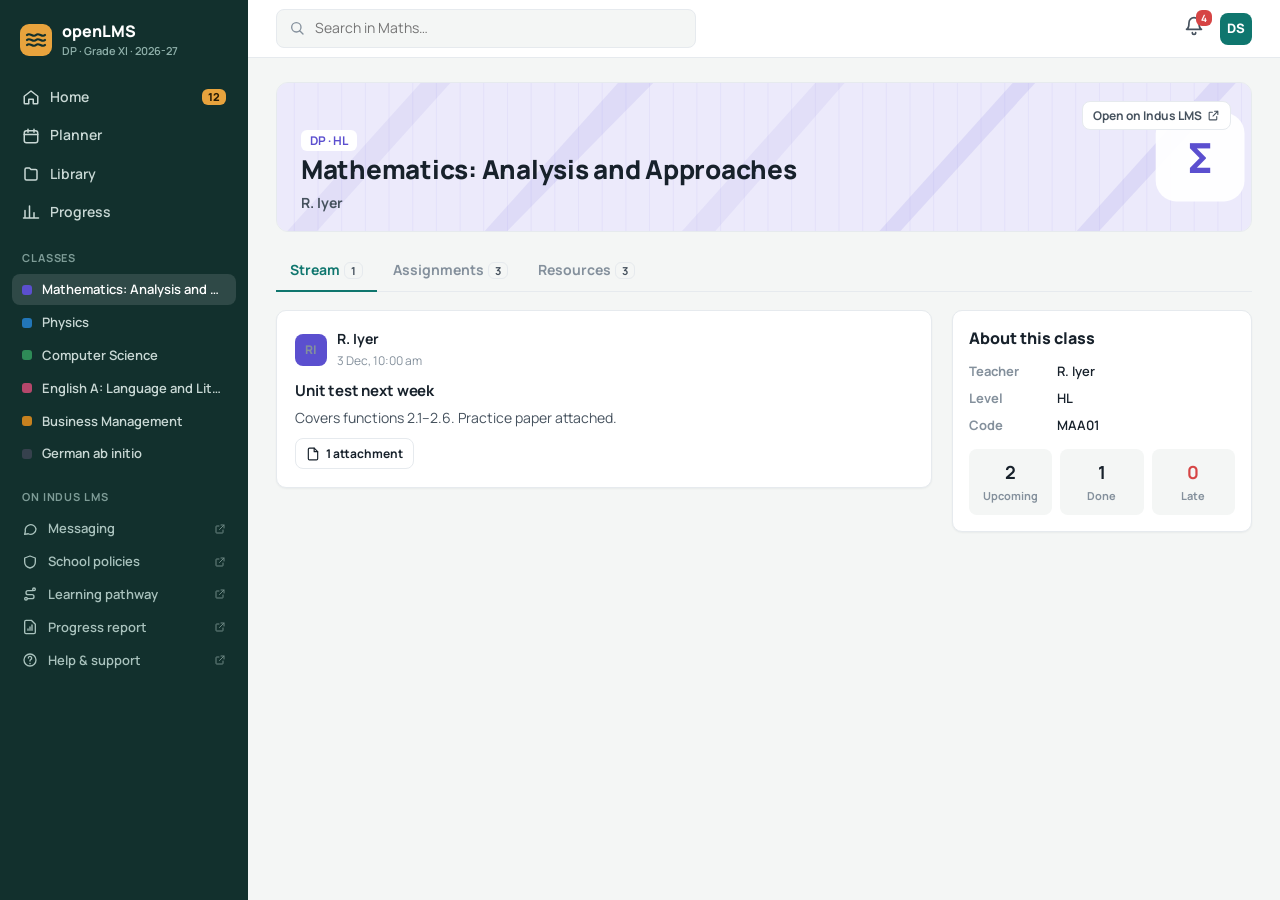
==== web/class.html @ 7306acd9 "feat: link actions to Indus LMS, add SA tests, learning tasks and demo mode - assignments now includ" ====
<!doctype html>
<!-- SPDX-License-Identifier: GPL-3.0-or-later -->
<html lang="en"><head><meta charset="utf-8"><meta name="viewport" content="width=device-width,initial-scale=1">
<title>Class · openLMS</title>
<link rel="icon" href="assets/favicon.svg" type="image/svg+xml">
<link rel="stylesheet" href="assets/app.css">
<style>
  .content { padding: 24px 28px 40px; max-width: 1120px; }
  .banner { height: 150px; border-radius: 12px; overflow: hidden; position: relative; border: 1px solid var(--line); }
  .banner .over { position: absolute; left: 24px; bottom: 18px; right: 160px; }
  .banner h1 { font-size: 26px; font-weight: 800; }
  .banner p { margin: 4px 0 0; font-weight: 700; color: var(--ink-2); }
  .ctabs { display: flex; gap: 2px; margin: 18px 0; border-bottom: 1px solid var(--line); }
  .ctabs button { border: 0; background: none; padding: 10px 14px; font-weight: 700; color: var(--muted); border-bottom: 2px solid transparent; margin-bottom: -1px; }
  .ctabs button.on { color: var(--brand); border-color: var(--brand); }
  .ctabs .n { font-size: 11px; background: var(--canvas); border: 1px solid var(--line); border-radius: 6px; padding: 0 6px; margin-left: 4px; color: var(--ink-2); }
  .grid { display: grid; grid-template-columns: minmax(0, 1fr) 300px; gap: 20px; }
  .post { padding: 18px; margin-bottom: 14px; }
  .post header { display: flex; gap: 10px; align-items: center; margin-bottom: 10px; }
  .post header span { font-size: 12px; color: var(--muted); }
  .post h3 { font-size: 15px; margin-bottom: 6px; }
  .post p { margin: 0; color: var(--ink-2); overflow-wrap: anywhere; }
  .attach { display: inline-flex; gap: 6px; align-items: center; margin-top: 10px; padding: 6px 10px; border: 1px solid var(--line); border-radius: 8px; font-size: 12px; font-weight: 700; }
  .info dl { display: grid; grid-template-columns: 80px 1fr; gap: 8px; margin: 0; font-size: 13px; }
  .info dt { color: var(--muted); font-weight: 700; }
  .info dd { margin: 0; font-weight: 600; }
  .mini { display: flex; gap: 8px; margin-top: 14px; }
  .mini div { flex: 1; text-align: center; padding: 10px 4px; border-radius: 8px; background: var(--canvas); }
  .mini b { display: block; font-size: 18px; }
  .mini span { font-size: 11px; font-weight: 700; color: var(--muted); }
  .seg { display: inline-flex; background: #fff; border: 1px solid var(--line); border-radius: 8px; padding: 3px; margin-bottom: 14px; }
  .seg button { border: 0; background: none; padding: 6px 12px; border-radius: 6px; font-weight: 700; color: var(--muted); }
  .seg button.on { background: var(--brand-soft); color: var(--brand-ink); }
  .task { display: flex; gap: 12px; align-items: center; padding: 13px 16px; border-bottom: 1px solid var(--line); }
  .task:last-child { border-bottom: 0; }
  .task div { flex: 1; min-width: 0; }
  .task b { display: block; white-space: nowrap; overflow: hidden; text-overflow: ellipsis; }
  .task small { color: var(--muted); font-weight: 600; font-size: 12px; }
  .folder { margin-bottom: 18px; }
  .folder h3 { font-size: 14px; display: flex; gap: 8px; align-items: center; margin-bottom: 10px; color: var(--ink-2); }
  .files { display: grid; grid-template-columns: repeat(auto-fill, minmax(220px, 1fr)); gap: 12px; }
  .file { display: flex; gap: 10px; align-items: center; padding: 12px; }
  a.file:hover { border-color: var(--brand); }
  .task .ext { margin-left: 4px; }
  .ftype { width: 38px; height: 44px; border-radius: 6px; color: #fff; font-size: 10px; font-weight: 800; display: grid; place-items: end center; padding-bottom: 6px; flex: none; }
  .file b { font-size: 13px; display: -webkit-box; -webkit-line-clamp: 2; -webkit-box-orient: vertical; overflow: hidden; }
  .empty { padding: 40px; text-align: center; color: var(--muted); font-weight: 600; }
  @media (max-width: 900px) { .grid { grid-template-columns: 1fr; } .content { padding: 16px; } .banner .over { right: 24px; } }
</style></head>
<body>
<div class="with-side">
  <section class="content" id="content"></section>
</div>
<script src="data.js"></script>
<script>window.LMS || document.write('<script src="assets/data.example.js"><\/script>')</script>
<script src="assets/app.js"></script>
<script>
const params = new URLSearchParams(location.search);
const course = D.courses.find(c => subj(c.title).key === params.get('c')) || D.courses[0];
const S = subj(course.title), K = S.key;
document.title = `${course.title} · openLMS`;
mountChrome(null, K, `Search in ${S.short}…`);

const anns = D.announcements.filter(a => subj(a.subject).key === K);
const work = assignments().filter(a => subj(a.subject).key === K);
const files = D.resources.filter(r => subj(r.subject).key === K);
let tab = params.get('tab') || 'stream', seg = 'upcoming', q = '';
const count = st => work.filter(a => a.state === st).length;

function stream() {
  return `<div class="grid"><div>${anns.map(a => `
    <article class="card post"><header><span class="avatar" style="background:${S.c1}">${initials(a.by)}</span><div><b>${esc(a.by)}</b><br><span>${fmtDate(a.at, { day: 'numeric', month: 'short', hour: 'numeric', minute: '2-digit' })}</span></div></header>
    <h3>${esc(a.title)}</h3><p>${esc(a.message)}</p>${a.files ? `<span class="attach">${icon('file', 14)} ${a.files} attachment${a.files > 1 ? 's' : ''}</span>` : ''}</article>`).join('') || '<div class="card empty">No posts in this class yet</div>'}</div>
    <div class="card info" style="padding:16px;align-self:start"><div class="section-title">About this class</div>
      <dl><dt>Teacher</dt><dd>${esc(course.teacher || '—')}</dd><dt>Level</dt><dd>${esc(course.level || '—')}</dd><dt>Code</dt><dd>${esc(course.code || '—')}</dd></dl>
      <div class="mini"><div><b>${count('upcoming')}</b><span>Upcoming</span></div><div><b>${count('done')}</b><span>Done</span></div><div><b style="color:var(--late)">${count('late')}</b><span>Late</span></div></div></div></div>`;
}
function work_() {
  const list = work.filter(a => a.state === seg).sort((a, b) => new Date(a.due || a.assigned) - new Date(b.due || b.assigned));
  if (seg !== 'upcoming') list.reverse();
  return `<div class="seg">${['upcoming', 'done', 'late'].map(s => `<button data-seg="${s}" class="${seg === s ? 'on' : ''}">${s[0].toUpperCase() + s.slice(1)} · ${count(s)}</button>`).join('')}</div>
    <div class="card">${list.map(a => `<div class="task"><div><b>${esc(a.title)}</b><small>${esc(a.kind)} · ${a.state === 'done' ? 'Turned in ' + fmtDate(a.submitted || a.assigned) : a.due ? 'Due ' + fmtDate(a.due, { weekday: 'short', day: 'numeric', month: 'short' }) : 'Set ' + fmtDate(a.assigned)}${a.testId ? ' · Test ID ' + esc(a.testId) : ''}</small></div>${statusPill(a)}${actionFor(a)}</div>`).join('') || '<div class="empty">Nothing here</div>'}</div>`;
}
function resources() {
  const folders = {};
  files.filter(f => !q || `${f.title} ${f.folder}`.toLowerCase().includes(q)).forEach(f => (folders[f.folder || 'General'] ||= []).push(f));
  return Object.entries(folders).map(([f, list]) => `<div class="folder"><h3>${icon('files', 16)} ${esc(f)} <span class="pill grey">${list.length}</span></h3><div class="files">${list.map(x => {
    const k = fileKind(x.name), href = x.path ? encodeURI(x.path) : lmsUrl(course.id ? `/courses/${course.id}/resources` : '/resources');
    return `<a class="card file" href="${esc(href)}" target="_blank" rel="noopener"><span class="ftype" style="background:${k.color}">${k.label}</span><div><b>${esc(x.title)}</b><span class="muted" style="font-size:12px">${x.path ? esc(x.teacher || '') : 'Open on Indus LMS ↗'}</span></div></a>`;
  }).join('')}</div></div>`).join('') || '<div class="card empty">No shared files</div>';
}
function render() {
  document.getElementById('content').innerHTML = `
    <div class="banner">${cover(course.title, 1000, 150)}<div class="over"><span class="pill" style="background:#fff;color:${S.c1}">${esc(D.programCode)}${course.level ? ' · ' + course.level : ''}</span><h1>${esc(course.title)}</h1><p>${esc(course.teacher || '')}</p></div>${course.id ? `<div style="position:absolute;right:20px;top:18px">${extLink(lmsUrl(`/assignments?courseId=${course.id}${course.classId ? '&classId=' + course.classId : ''}`), 'Open on Indus LMS')}</div>` : ''}</div>
    <div class="ctabs">${[['stream', 'Stream', anns.length], ['work', 'Assignments', work.length], ['files', 'Resources', files.length]].map(([k, l, n]) => `<button data-t="${k}" class="${tab === k ? 'on' : ''}">${l}<span class="n">${n}</span></button>`).join('')}</div>
    ${tab === 'stream' ? stream() : tab === 'work' ? work_() : resources()}`;
}
render();
document.getElementById('content').onclick = e => {
  const t = e.target.closest('[data-t]'), s = e.target.closest('[data-seg]');
  if (t) { tab = t.dataset.t; render(); }
  if (s) { seg = s.dataset.seg; render(); }
};
document.getElementById('q').oninput = e => { q = e.target.value.toLowerCase(); if (tab !== 'files') tab = 'files'; render(); };
</script>
</body></html>
---- web/assets/app.css ----
/* SPDX-License-Identifier: GPL-3.0-or-later */
@import url('https://fonts.googleapis.com/css2?family=Manrope:wght@400;500;600;700;800&display=swap');

:root {
  --brand: #0F766E;
  --brand-ink: #0B5A54;
  --brand-soft: #E3F2EF;
  --accent: #E8A33D;
  --accent-soft: #FDF1DC;
  --late: #D64545;
  --late-soft: #FBE6E6;
  --done: #2E8B57;
  --done-soft: #E2F3E9;
  --info: #3B6FD8;
  --info-soft: #E5EDFB;
  --ink: #17212B;
  --ink-2: #46525E;
  --muted: #84909C;
  --line: #E6EAEE;
  --surface: #FFFFFF;
  --canvas: #F4F6F5;
  --radius: 10px;
  --shadow: 0 1px 2px rgba(23,33,43,.05);
  --side: 248px;
}
* { box-sizing: border-box; }
html, body { margin: 0; }
body {
  font-family: 'Manrope', system-ui, sans-serif;
  color: var(--ink);
  background: var(--canvas);
  font-size: 14px;
  line-height: 1.45;
  -webkit-font-smoothing: antialiased;
}
a { color: inherit; text-decoration: none; }
button { font: inherit; cursor: pointer; }
h1, h2, h3, h4 { margin: 0; letter-spacing: -0.01em; }
.muted { color: var(--muted); }
.card { background: var(--surface); border-radius: var(--radius); box-shadow: var(--shadow); border: 1px solid var(--line); }
.pill { display: inline-flex; align-items: center; gap: 4px; padding: 2px 9px; border-radius: 6px; font-size: 12px; font-weight: 700; white-space: nowrap; }
.pill.red { background: var(--late-soft); color: #B23434; }
.pill.green { background: var(--done-soft); color: #23714A; }
.pill.amber { background: var(--accent-soft); color: #9A6514; }
.pill.cyan { background: var(--brand-soft); color: var(--brand-ink); }
.pill.violet { background: var(--info-soft); color: #2D58B3; }
.pill.grey { background: var(--canvas); color: var(--ink-2); border: 1px solid var(--line); }
.btn { border: 0; border-radius: 8px; padding: 8px 14px; font-weight: 700; background: var(--brand); color: #fff; }
.btn.ghost { background: transparent; color: var(--ink-2); border: 1px solid var(--line); }
.avatar { width: 32px; height: 32px; border-radius: 8px; display: grid; place-items: center; font-weight: 800; font-size: 13px; color: #fff; background: var(--brand); flex: none; }

/* Sidebar: main nav + class list */
.side { position: fixed; inset: 0 auto 0 0; width: var(--side); background: #12302D; color: #C9D8D5; display: flex; flex-direction: column; padding: 18px 12px; gap: 2px; z-index: 5; overflow-y: auto; }
.brand { display: flex; align-items: center; gap: 10px; padding: 2px 8px 18px; color: #fff; font-weight: 800; font-size: 16px; }
.brand small { display: block; font-size: 11px; font-weight: 600; color: #8FB0AA; }
.side .nav { display: flex; align-items: center; gap: 10px; padding: 8px 10px; border-radius: 8px; font-weight: 600; }
.side .nav svg { width: 18px; height: 18px; flex: none; }
.side .nav:hover { background: rgba(255,255,255,.06); color: #fff; }
.side .nav.on { background: rgba(255,255,255,.12); color: #fff; }
.side .nav .count { margin-left: auto; font-size: 11px; font-weight: 800; background: var(--accent); color: #2A1C05; border-radius: 6px; padding: 0 6px; }
.side h5 { margin: 18px 10px 6px; font-size: 11px; text-transform: uppercase; letter-spacing: .08em; color: #7E9C97; }
.side .cls { display: flex; align-items: center; gap: 10px; padding: 6px 10px; border-radius: 8px; font-weight: 600; font-size: 13px; }
.side .cls i { width: 10px; height: 10px; border-radius: 3px; flex: none; }
.side .cls span { overflow: hidden; text-overflow: ellipsis; white-space: nowrap; }
.side .cls:hover { background: rgba(255,255,255,.06); color: #fff; }
.side .cls.on { background: rgba(255,255,255,.12); color: #fff; }
.side .lmslink { color: #A9C2BD; }
.side .lmslink svg:last-child { margin-left: auto; opacity: .6; flex: none; }
.ext { display: inline-flex; align-items: center; gap: 5px; font-size: 12px; padding: 5px 10px; white-space: nowrap; }
.btn.ghost.ext { background: #fff; }
.side .signout { margin-top: auto; border: 0; background: none; color: inherit; font: inherit; font-weight: 600; text-align: left; }
.with-side { margin-left: var(--side); }

.topbar { height: 58px; background: var(--surface); border-bottom: 1px solid var(--line); display: flex; align-items: center; padding: 0 28px; gap: 16px; position: sticky; top: 0; z-index: 4; }
.topbar .search { flex: 1; max-width: 420px; display: flex; align-items: center; gap: 8px; background: var(--canvas); border: 1px solid var(--line); border-radius: 8px; padding: 7px 12px; color: var(--muted); }
.topbar .search input { border: 0; background: transparent; outline: none; font: inherit; flex: 1; color: var(--ink); }
.bell { position: relative; color: var(--ink-2); }
.bell b { position: absolute; top: -6px; right: -8px; background: var(--late); color: #fff; font-size: 10px; border-radius: 6px; padding: 1px 5px; }
.menu-btn { display: none; border: 0; background: none; color: var(--ink); }

.section-title { font-size: 16px; font-weight: 800; display: flex; align-items: center; justify-content: space-between; margin-bottom: 12px; }
.section-title a { font-size: 13px; color: var(--brand); font-weight: 700; }

@media (max-width: 860px) {
  .side { transform: translateX(-100%); transition: transform .2s; }
  body.menu-open .side { transform: none; box-shadow: 0 0 40px rgba(0,0,0,.3); }
  .with-side { margin-left: 0; }
  .topbar { padding: 0 16px; }
  .menu-btn { display: block; }
}
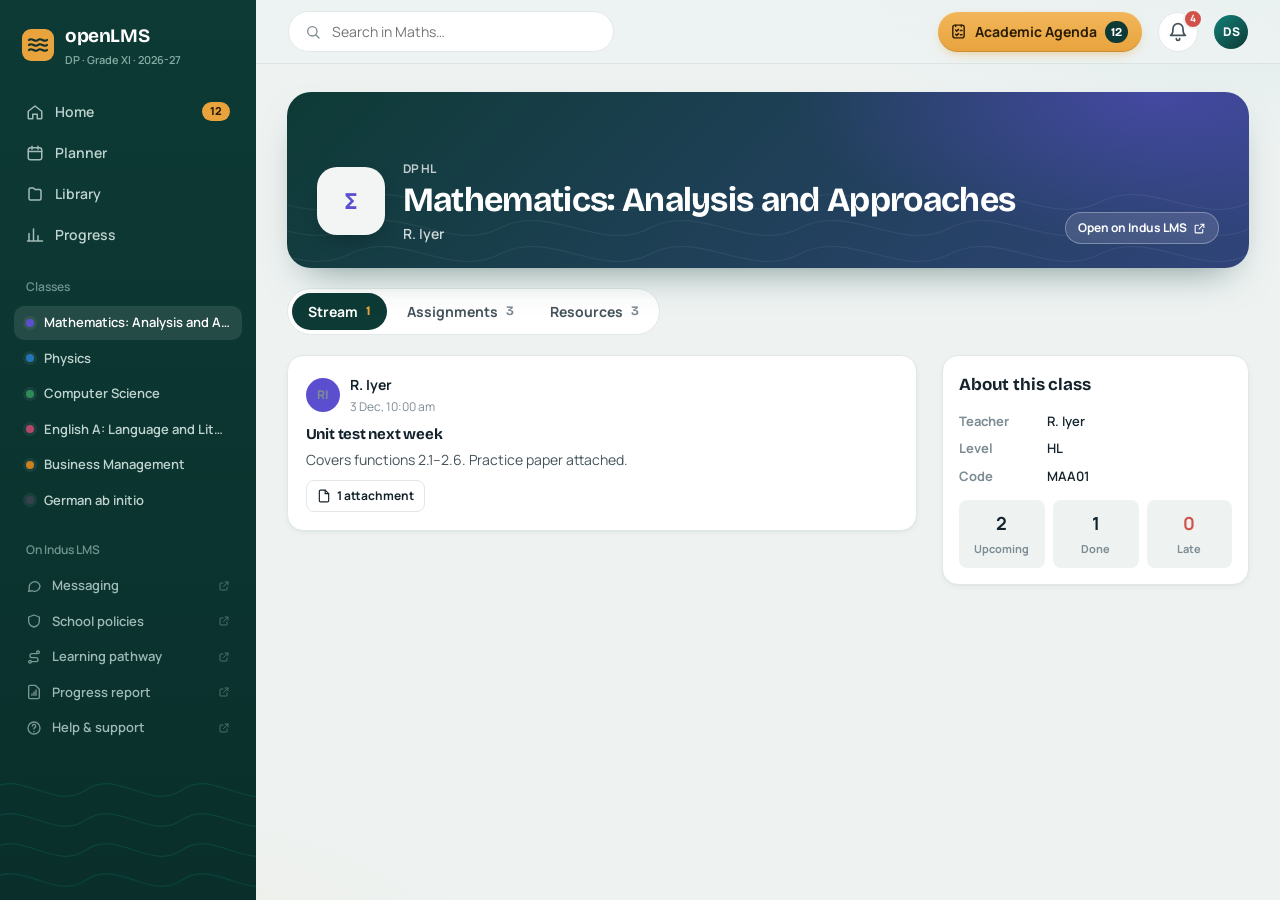
==== commit 1cc22410: "wip: local UI changes before syncing upstream main Co-Authored-By: Claude Opus 5.5 <noreply@anthropi" ====
--- a/web/class.html
+++ b/web/class.html
@@ -5,16 +5,26 @@
 <link rel="icon" href="assets/favicon.svg" type="image/svg+xml">
 <link rel="stylesheet" href="assets/app.css">
 <style>
-  .content { padding: 24px 28px 40px; max-width: 1120px; }
-  .banner { height: 150px; border-radius: 12px; overflow: hidden; position: relative; border: 1px solid var(--line); }
-  .banner .over { position: absolute; left: 24px; bottom: 18px; right: 160px; }
-  .banner h1 { font-size: 26px; font-weight: 800; }
-  .banner p { margin: 4px 0 0; font-weight: 700; color: var(--ink-2); }
-  .ctabs { display: flex; gap: 2px; margin: 18px 0; border-bottom: 1px solid var(--line); }
-  .ctabs button { border: 0; background: none; padding: 10px 14px; font-weight: 700; color: var(--muted); border-bottom: 2px solid transparent; margin-bottom: -1px; }
-  .ctabs button.on { color: var(--brand); border-color: var(--brand); }
-  .ctabs .n { font-size: 11px; background: var(--canvas); border: 1px solid var(--line); border-radius: 6px; padding: 0 6px; margin-left: 4px; color: var(--ink-2); }
-  .grid { display: grid; grid-template-columns: minmax(0, 1fr) 300px; gap: 20px; }
+  .content { padding: clamp(18px, 2.2vw, 40px) clamp(18px, 2.4vw, 44px) 40px; }
+  .banner { position: relative; overflow: hidden; border-radius: 24px; padding: 28px 30px 24px; color: #fff; display: flex; align-items: flex-end; justify-content: space-between; gap: 20px; min-height: 176px;
+    background: radial-gradient(520px 220px at 90% 0%, color-mix(in srgb, var(--subj) 55%, transparent), transparent 70%), linear-gradient(135deg, var(--river) 0%, color-mix(in srgb, var(--subj) 45%, var(--river)) 100%);
+    box-shadow: 0 18px 40px -20px rgba(13,58,53,.6); }
+  .banner::after { content: ''; position: absolute; inset: auto 0 0 0; height: 100%; pointer-events: none; opacity: .35;
+    background: url("data:image/svg+xml,%3Csvg xmlns='http://www.w3.org/2000/svg' width='600' height='176' viewBox='0 0 600 176'%3E%3Cg fill='none' stroke='%23ffffff' stroke-opacity='.18' stroke-width='1.2'%3E%3Cpath d='M0 110c50-26 100 26 150 0s100 26 150 0 100 26 150 0 100 26 150 0'/%3E%3Cpath d='M0 136c50-26 100 26 150 0s100 26 150 0 100 26 150 0 100 26 150 0'/%3E%3Cpath d='M0 162c50-26 100 26 150 0s100 26 150 0 100 26 150 0 100 26 150 0'/%3E%3C/g%3E%3C/svg%3E") right bottom / 600px 176px repeat-x; }
+  .banner > * { position: relative; z-index: 1; }
+  .banner .who { display: flex; align-items: center; gap: 18px; min-width: 0; }
+  .banner .badge { width: 68px; height: 68px; border-radius: 20px; background: rgba(255,255,255,.95); display: grid; place-items: center; flex: none; box-shadow: 0 8px 20px -8px rgba(0,0,0,.35); }
+  .banner .level { font-size: 12px; font-weight: 700; color: rgba(255,255,255,.75); }
+  .banner h1 { font-size: clamp(24px, 3vw, 34px); font-weight: 700; color: #fff; letter-spacing: -0.02em; margin: 2px 0 4px; }
+  .banner p { margin: 0; font-weight: 600; color: rgba(255,255,255,.8); }
+  .banner .btn.ghost { background: rgba(255,255,255,.12); color: #fff; border-color: rgba(255,255,255,.3); backdrop-filter: blur(6px); }
+  .banner .btn.ghost:hover { background: rgba(255,255,255,.2); border-color: #fff; color: #fff; }
+  .ctabs { display: flex; gap: 4px; margin: 20px 0; padding: 4px; background: var(--surface); border: 1px solid var(--line); border-radius: 999px; width: fit-content; }
+  .ctabs button { border: 0; background: none; padding: 8px 16px; font-weight: 700; color: var(--ink-2); border-radius: 999px; display: inline-flex; align-items: center; gap: 8px; }
+  .ctabs button.on { background: var(--river); color: #fff; }
+  .ctabs .n { font-family: var(--display); font-size: 13px; color: var(--muted); font-weight: 700; }
+  .ctabs button.on .n { color: var(--accent); }
+  .grid { display: grid; grid-template-columns: minmax(0, 1fr) clamp(280px, 24vw, 400px); gap: clamp(20px, 2vw, 32px); }
   .post { padding: 18px; margin-bottom: 14px; }
   .post header { display: flex; gap: 10px; align-items: center; margin-bottom: 10px; }
   .post header span { font-size: 12px; color: var(--muted); }
@@ -45,7 +55,7 @@
   .ftype { width: 38px; height: 44px; border-radius: 6px; color: #fff; font-size: 10px; font-weight: 800; display: grid; place-items: end center; padding-bottom: 6px; flex: none; }
   .file b { font-size: 13px; display: -webkit-box; -webkit-line-clamp: 2; -webkit-box-orient: vertical; overflow: hidden; }
   .empty { padding: 40px; text-align: center; color: var(--muted); font-weight: 600; }
-  @media (max-width: 900px) { .grid { grid-template-columns: 1fr; } .content { padding: 16px; } .banner .over { right: 24px; } }
+  @media (max-width: 900px) { .grid { grid-template-columns: 1fr; } .content { padding: 16px; } .banner { flex-direction: column; align-items: flex-start; padding: 22px; } .banner .badge { width: 54px; height: 54px; border-radius: 16px; } .ctabs { width: 100%; } .ctabs button { flex: 1; justify-content: center; padding: 8px 6px; gap: 5px; } }
 </style></head>
 <body>
 <div class="with-side">
@@ -91,7 +101,10 @@
 }
 function render() {
   document.getElementById('content').innerHTML = `
-    <div class="banner">${cover(course.title, 1000, 150)}<div class="over"><span class="pill" style="background:#fff;color:${S.c1}">${esc(D.programCode)}${course.level ? ' · ' + course.level : ''}</span><h1>${esc(course.title)}</h1><p>${esc(course.teacher || '')}</p></div>${course.id ? `<div style="position:absolute;right:20px;top:18px">${extLink(lmsUrl(`/assignments?courseId=${course.id}${course.classId ? '&classId=' + course.classId : ''}`), 'Open on Indus LMS')}</div>` : ''}</div>
+    <div class="banner" style="--subj:${S.c1}">
+      <div class="who"><span class="badge"><svg width="40" height="40" viewBox="0 0 40 40">${glyphSvg(S.glyph, S.c1, 20, 20, 22)}</svg></span>
+        <div><span class="level">${esc(D.programCode)}${course.level ? ' ' + esc(course.level) : ''}</span><h1>${esc(course.title)}</h1><p>${esc(course.teacher || '')}</p></div></div>
+      ${course.id ? extLink(lmsUrl(`/assignments?courseId=${course.id}${course.classId ? '&classId=' + course.classId : ''}`), 'Open on Indus LMS') : ''}</div>
     <div class="ctabs">${[['stream', 'Stream', anns.length], ['work', 'Assignments', work.length], ['files', 'Resources', files.length]].map(([k, l, n]) => `<button data-t="${k}" class="${tab === k ? 'on' : ''}">${l}<span class="n">${n}</span></button>`).join('')}</div>
     ${tab === 'stream' ? stream() : tab === 'work' ? work_() : resources()}`;
 }
--- a/web/assets/app.css
+++ b/web/assets/app.css
@@ -1,90 +1,183 @@
 /* SPDX-License-Identifier: GPL-3.0-or-later */
-@import url('https://fonts.googleapis.com/css2?family=Manrope:wght@400;500;600;700;800&display=swap');
+@import url('https://fonts.googleapis.com/css2?family=Bricolage+Grotesque:opsz,wght@12..96,500;12..96,600;12..96,700;12..96,800&family=Manrope:wght@400;500;600;700;800&display=swap');
 
 :root {
-  --brand: #0F766E;
-  --brand-ink: #0B5A54;
-  --brand-soft: #E3F2EF;
+  /* Indus river palette */
+  --river: #0D3A35;
+  --river-2: #124B44;
+  --brand: #12807A;
+  --brand-ink: #0B5F59;
+  --brand-soft: #DDF0EC;
   --accent: #E8A33D;
-  --accent-soft: #FDF1DC;
-  --late: #D64545;
-  --late-soft: #FBE6E6;
-  --done: #2E8B57;
-  --done-soft: #E2F3E9;
+  --accent-ink: #94600F;
+  --accent-soft: #FCEFD8;
+  --late: #D2524B;
+  --late-ink: #A6352F;
+  --late-soft: #FBE5E3;
+  --done: #2F8A5B;
+  --done-ink: #21704A;
+  --done-soft: #E0F2E8;
   --info: #3B6FD8;
   --info-soft: #E5EDFB;
-  --ink: #17212B;
-  --ink-2: #46525E;
-  --muted: #84909C;
-  --line: #E6EAEE;
+  --ink: #14232B;
+  --ink-2: #44535C;
+  --muted: #7D8B93;
+  --line: #E1E8E7;
+  --line-2: #D3DEDC;
   --surface: #FFFFFF;
-  --canvas: #F4F6F5;
-  --radius: 10px;
-  --shadow: 0 1px 2px rgba(23,33,43,.05);
-  --side: 248px;
+  --canvas: #EEF3F2;
+  --display: 'Bricolage Grotesque', 'Manrope', system-ui, sans-serif;
+  --radius: 16px;
+  --radius-sm: 10px;
+  --shadow: 0 1px 1px rgba(13,58,53,.04), 0 2px 6px rgba(13,58,53,.04);
+  --shadow-lift: 0 2px 4px rgba(13,58,53,.05), 0 12px 32px -8px rgba(13,58,53,.16);
+  --side: 256px;
 }
 * { box-sizing: border-box; }
 html, body { margin: 0; }
 body {
   font-family: 'Manrope', system-ui, sans-serif;
   color: var(--ink);
-  background: var(--canvas);
+  background:
+    radial-gradient(900px 420px at 100% -10%, rgba(18,128,122,.09), transparent 60%),
+    radial-gradient(700px 360px at 10% 110%, rgba(232,163,61,.07), transparent 60%),
+    var(--canvas);
+  background-attachment: fixed;
   font-size: 14px;
-  line-height: 1.45;
+  line-height: 1.5;
   -webkit-font-smoothing: antialiased;
 }
 a { color: inherit; text-decoration: none; }
 button { font: inherit; cursor: pointer; }
-h1, h2, h3, h4 { margin: 0; letter-spacing: -0.01em; }
+h1, h2, h3, h4 { margin: 0; font-family: var(--display); font-weight: 700; letter-spacing: -0.015em; line-height: 1.15; }
+:focus-visible { outline: 2px solid var(--brand); outline-offset: 2px; border-radius: 6px; }
 .muted { color: var(--muted); }
 .card { background: var(--surface); border-radius: var(--radius); box-shadow: var(--shadow); border: 1px solid var(--line); }
-.pill { display: inline-flex; align-items: center; gap: 4px; padding: 2px 9px; border-radius: 6px; font-size: 12px; font-weight: 700; white-space: nowrap; }
-.pill.red { background: var(--late-soft); color: #B23434; }
-.pill.green { background: var(--done-soft); color: #23714A; }
-.pill.amber { background: var(--accent-soft); color: #9A6514; }
+
+.pill { display: inline-flex; align-items: center; gap: 5px; padding: 3px 10px; border-radius: 999px; font-size: 12px; font-weight: 700; white-space: nowrap; }
+.pill.red { background: var(--late-soft); color: var(--late-ink); }
+.pill.green { background: var(--done-soft); color: var(--done-ink); }
+.pill.amber { background: var(--accent-soft); color: var(--accent-ink); }
 .pill.cyan { background: var(--brand-soft); color: var(--brand-ink); }
 .pill.violet { background: var(--info-soft); color: #2D58B3; }
 .pill.grey { background: var(--canvas); color: var(--ink-2); border: 1px solid var(--line); }
-.btn { border: 0; border-radius: 8px; padding: 8px 14px; font-weight: 700; background: var(--brand); color: #fff; }
-.btn.ghost { background: transparent; color: var(--ink-2); border: 1px solid var(--line); }
-.avatar { width: 32px; height: 32px; border-radius: 8px; display: grid; place-items: center; font-weight: 800; font-size: 13px; color: #fff; background: var(--brand); flex: none; }
 
-/* Sidebar: main nav + class list */
-.side { position: fixed; inset: 0 auto 0 0; width: var(--side); background: #12302D; color: #C9D8D5; display: flex; flex-direction: column; padding: 18px 12px; gap: 2px; z-index: 5; overflow-y: auto; }
-.brand { display: flex; align-items: center; gap: 10px; padding: 2px 8px 18px; color: #fff; font-weight: 800; font-size: 16px; }
-.brand small { display: block; font-size: 11px; font-weight: 600; color: #8FB0AA; }
-.side .nav { display: flex; align-items: center; gap: 10px; padding: 8px 10px; border-radius: 8px; font-weight: 600; }
-.side .nav svg { width: 18px; height: 18px; flex: none; }
+.btn { border: 0; border-radius: 999px; padding: 8px 16px; font-weight: 700; background: var(--brand); color: #fff; box-shadow: inset 0 -1px 0 rgba(0,0,0,.12), 0 1px 2px rgba(13,58,53,.18); transition: background .15s, transform .1s; }
+.btn:hover { background: var(--brand-ink); }
+.btn:active { transform: translateY(1px); }
+.btn.ghost { background: var(--surface); color: var(--ink-2); border: 1px solid var(--line-2); box-shadow: none; }
+.btn.ghost:hover { border-color: var(--brand); color: var(--brand-ink); background: var(--surface); }
+.ext { display: inline-flex; align-items: center; gap: 6px; font-size: 12px; padding: 6px 12px; white-space: nowrap; }
+.avatar { width: 34px; height: 34px; border-radius: 50%; display: grid; place-items: center; font-weight: 800; font-size: 12px; color: #fff; background: linear-gradient(140deg, var(--brand), var(--river)); flex: none; }
+
+/* Sidebar */
+.side { position: fixed; inset: 0 auto 0 0; width: var(--side); color: #BFD3CF; display: flex; flex-direction: column; padding: 20px 14px 16px; gap: 2px; z-index: 5; overflow-y: auto;
+  background: linear-gradient(180deg, var(--river) 0%, #0A2F2B 100%); }
+.side::after { content: ''; position: fixed; left: 0; bottom: 0; width: var(--side); height: 180px; pointer-events: none; opacity: .5;
+  background: url("data:image/svg+xml,%3Csvg xmlns='http://www.w3.org/2000/svg' width='256' height='180' viewBox='0 0 256 180'%3E%3Cg fill='none' stroke='%2318A097' stroke-opacity='.35' stroke-width='1.2'%3E%3Cpath d='M-10 70c32-22 64 22 96 0s64 22 96 0 64 22 96 0'/%3E%3Cpath d='M-10 100c32-22 64 22 96 0s64 22 96 0 64 22 96 0'/%3E%3Cpath d='M-10 130c32-22 64 22 96 0s64 22 96 0 64 22 96 0'/%3E%3Cpath d='M-10 160c32-22 64 22 96 0s64 22 96 0 64 22 96 0'/%3E%3C/g%3E%3C/svg%3E") bottom / 100% auto no-repeat; }
+.side > * { position: relative; z-index: 1; }
+.brand { display: flex; align-items: center; gap: 11px; padding: 2px 8px 22px; color: #fff; font-family: var(--display); font-weight: 700; font-size: 19px; letter-spacing: -0.02em; }
+.brand small { display: block; font-family: 'Manrope', sans-serif; font-size: 11px; font-weight: 600; color: #84AAA4; letter-spacing: 0; margin-top: 1px; }
+.side .nav { display: flex; align-items: center; gap: 11px; padding: 9px 12px; border-radius: 12px; font-weight: 600; color: #BFD3CF; transition: background .15s, color .15s; }
+.side .nav svg { width: 18px; height: 18px; flex: none; opacity: .85; }
 .side .nav:hover { background: rgba(255,255,255,.06); color: #fff; }
-.side .nav.on { background: rgba(255,255,255,.12); color: #fff; }
-.side .nav .count { margin-left: auto; font-size: 11px; font-weight: 800; background: var(--accent); color: #2A1C05; border-radius: 6px; padding: 0 6px; }
-.side h5 { margin: 18px 10px 6px; font-size: 11px; text-transform: uppercase; letter-spacing: .08em; color: #7E9C97; }
-.side .cls { display: flex; align-items: center; gap: 10px; padding: 6px 10px; border-radius: 8px; font-weight: 600; font-size: 13px; }
-.side .cls i { width: 10px; height: 10px; border-radius: 3px; flex: none; }
+.side .nav.on { background: rgba(255,255,255,.1); color: #fff; box-shadow: inset 3px 0 0 var(--accent); }
+.side .nav.on svg { opacity: 1; color: var(--accent); }
+.side .nav .count { margin-left: auto; font-size: 11px; font-weight: 800; background: var(--accent); color: #2A1C05; border-radius: 999px; padding: 1px 8px; }
+.side h5 { margin: 22px 12px 8px; font-size: 12px; font-weight: 600; color: #6F948E; }
+.side .cls { display: flex; align-items: center; gap: 10px; padding: 7px 12px; border-radius: 10px; font-weight: 600; font-size: 13px; transition: background .15s, color .15s; }
+.side .cls i { width: 8px; height: 8px; border-radius: 50%; flex: none; box-shadow: 0 0 0 3px rgba(255,255,255,.06); }
 .side .cls span { overflow: hidden; text-overflow: ellipsis; white-space: nowrap; }
 .side .cls:hover { background: rgba(255,255,255,.06); color: #fff; }
-.side .cls.on { background: rgba(255,255,255,.12); color: #fff; }
-.side .lmslink { color: #A9C2BD; }
-.side .lmslink svg:last-child { margin-left: auto; opacity: .6; flex: none; }
-.ext { display: inline-flex; align-items: center; gap: 5px; font-size: 12px; padding: 5px 10px; white-space: nowrap; }
-.btn.ghost.ext { background: #fff; }
-.side .signout { margin-top: auto; border: 0; background: none; color: inherit; font: inherit; font-weight: 600; text-align: left; }
-.with-side { margin-left: var(--side); }
+.side .cls.on { background: rgba(255,255,255,.1); color: #fff; }
+.side .lmslink { color: #9DBAB5; }
+.side .lmslink svg:first-child { opacity: .75; }
+.side .lmslink svg:last-child { margin-left: auto; opacity: .45; flex: none; }
+.side .signout { margin-top: auto; border: 0; background: none; color: #9DBAB5; font: inherit; font-weight: 600; text-align: left; }
+.with-side { margin-left: var(--side); min-height: 100vh; }
 
-.topbar { height: 58px; background: var(--surface); border-bottom: 1px solid var(--line); display: flex; align-items: center; padding: 0 28px; gap: 16px; position: sticky; top: 0; z-index: 4; }
-.topbar .search { flex: 1; max-width: 420px; display: flex; align-items: center; gap: 8px; background: var(--canvas); border: 1px solid var(--line); border-radius: 8px; padding: 7px 12px; color: var(--muted); }
-.topbar .search input { border: 0; background: transparent; outline: none; font: inherit; flex: 1; color: var(--ink); }
-.bell { position: relative; color: var(--ink-2); }
-.bell b { position: absolute; top: -6px; right: -8px; background: var(--late); color: #fff; font-size: 10px; border-radius: 6px; padding: 1px 5px; }
+/* Top bar */
+.topbar { height: 64px; display: flex; align-items: center; padding: 0 32px; gap: 16px; position: sticky; top: 0; z-index: 4;
+  background: rgba(238,243,242,.78); backdrop-filter: saturate(1.4) blur(14px); -webkit-backdrop-filter: saturate(1.4) blur(14px); border-bottom: 1px solid rgba(211,222,220,.7); }
+.topbar .search { flex: 1; min-width: 0; max-width: 440px; display: flex; align-items: center; gap: 9px; background: var(--surface); border: 1px solid var(--line); border-radius: 999px; padding: 8px 16px; color: var(--muted); transition: border-color .15s, box-shadow .15s; }
+.topbar .search:focus-within { border-color: var(--brand); box-shadow: 0 0 0 4px rgba(18,128,122,.12); }
+.topbar .search input { border: 0; background: transparent; outline: none; font: inherit; flex: 1; min-width: 0; width: 100%; color: var(--ink); }
+.bell { position: relative; color: var(--ink-2); border: 1px solid var(--line); background: var(--surface); width: 40px; height: 40px; border-radius: 50%; display: grid; place-items: center; transition: border-color .15s, color .15s; }
+.bell:hover { border-color: var(--brand); color: var(--brand-ink); }
+.bell b { position: absolute; top: -4px; right: -6px; min-width: 20px; height: 20px; display: grid; place-items: center; background: var(--late); color: #fff; font-size: 10px; border-radius: 999px; padding: 0 5px; border: 2px solid var(--canvas); }
 .menu-btn { display: none; border: 0; background: none; color: var(--ink); }
+.agenda-btn { display: inline-flex; align-items: center; gap: 8px; height: 40px; padding: 0 14px 0 12px; border-radius: 999px; border: 0; font-weight: 700; color: #2A1C05;
+  background: linear-gradient(180deg, #F2B65A, var(--accent)); box-shadow: inset 0 -1px 0 rgba(0,0,0,.12), 0 4px 12px -4px rgba(232,163,61,.6); transition: transform .1s, box-shadow .15s; }
+.agenda-btn:hover { box-shadow: inset 0 -1px 0 rgba(0,0,0,.12), 0 6px 16px -4px rgba(232,163,61,.75); }
+.agenda-btn:active { transform: translateY(1px); }
+.agenda-btn b { font-family: var(--display); font-size: 12px; background: var(--river); color: #fff; border-radius: 999px; min-width: 22px; height: 22px; display: grid; place-items: center; padding: 0 6px; }
 
-.section-title { font-size: 16px; font-weight: 800; display: flex; align-items: center; justify-content: space-between; margin-bottom: 12px; }
-.section-title a { font-size: 13px; color: var(--brand); font-weight: 700; }
+.section-title { font-family: var(--display); font-size: 17px; font-weight: 700; letter-spacing: -0.01em; display: flex; align-items: center; justify-content: space-between; margin-bottom: 14px; }
+.section-title a { font-family: 'Manrope', sans-serif; font-size: 13px; color: var(--brand); font-weight: 700; }
+.section-title a:hover { color: var(--brand-ink); text-decoration: underline; text-underline-offset: 3px; }
 
+/* Inbox drawer */
+.inbox-shade { position: fixed; inset: 0; background: rgba(10,47,43,.32); backdrop-filter: blur(2px); opacity: 0; pointer-events: none; transition: opacity .2s; z-index: 20; }
+.inbox { position: fixed; top: 10px; right: 10px; bottom: 10px; width: 420px; max-width: calc(100% - 20px); background: var(--surface); border-radius: 20px; box-shadow: 0 24px 64px -12px rgba(10,47,43,.4); z-index: 21; display: flex; flex-direction: column; overflow: hidden; animation: slide-in .22s cubic-bezier(.2,.8,.2,1); }
+.inbox[hidden] { display: none; }
+body.inbox-open .inbox-shade, body.agenda-open .inbox-shade { opacity: 1; pointer-events: auto; }
+@keyframes slide-in { from { transform: translateX(32px); opacity: 0; } }
+.inbox header { display: flex; align-items: center; justify-content: space-between; padding: 22px 22px 14px; }
+.inbox header h2 { font-size: 22px; font-weight: 700; }
+.inbox .x { width: 34px; height: 34px; border-radius: 50%; border: 1px solid var(--line); background: var(--surface); font-size: 20px; line-height: 1; color: var(--ink-2); }
+.inbox .x:hover { border-color: var(--ink-2); }
+.inbox-tabs { display: flex; gap: 6px; padding: 0 22px 14px; border-bottom: 1px solid var(--line); overflow-x: auto; scrollbar-width: none; }
+.inbox-tabs button { border: 1px solid var(--line); background: var(--surface); border-radius: 999px; padding: 6px 12px; font-weight: 700; font-size: 12px; color: var(--ink-2); white-space: nowrap; display: inline-flex; gap: 6px; align-items: center; }
+.inbox-tabs button span { font-size: 11px; color: var(--muted); }
+.inbox-tabs button.on { background: var(--river); border-color: var(--river); color: #fff; }
+.inbox-tabs button.on span { color: var(--accent); }
+.inbox-list { flex: 1; overflow-y: auto; }
+.inbox-item { display: flex; gap: 12px; padding: 14px 22px; border-bottom: 1px solid var(--line); position: relative; transition: background .12s; }
+.inbox-item:hover { background: #F6F9F8; }
+.inbox-item.unread { background: linear-gradient(90deg, rgba(210,82,75,.06), transparent 60%); }
+.inbox-item.unread::before { content: ''; position: absolute; left: 9px; top: 26px; width: 6px; height: 6px; border-radius: 50%; background: var(--late); }
+.inbox-item > div { min-width: 0; flex: 1; }
+.inbox-item b { font-size: 13px; display: flex; gap: 6px; align-items: center; flex-wrap: wrap; }
+.inbox-item p { margin: 2px 0 4px; font-size: 12.5px; color: var(--ink-2); display: -webkit-box; -webkit-line-clamp: 2; -webkit-box-orient: vertical; overflow: hidden; overflow-wrap: anywhere; }
+.inbox-item small { font-size: 11px; color: var(--muted); font-weight: 700; }
+.inbox-ic { width: 34px; height: 34px; border-radius: 50%; display: grid; place-items: center; flex: none; }
+.inbox-ic.ann { background: var(--brand-soft); color: var(--brand-ink); }
+.inbox-ic.upd { background: var(--accent-soft); color: var(--accent-ink); }
+.inbox-empty { padding: 48px 24px; text-align: center; color: var(--muted); font-weight: 600; }
+/* Academic Agenda */
+.agenda header h2 { font-size: 22px; }
+.agenda-sub { margin: 2px 0 0; font-size: 13px; color: var(--muted); font-weight: 600; }
+.agenda-progress { height: 4px; margin: 0 22px 14px; background: var(--canvas); border-radius: 999px; overflow: hidden; }
+.agenda-progress span { display: block; height: 100%; width: 0; background: linear-gradient(90deg, var(--brand), #3FB8A6); border-radius: 999px; transition: width .3s; }
+.agenda-group { margin: 0; padding: 16px 22px 6px; font-size: 13px; font-weight: 700; color: var(--ink-2); }
+.agenda-group.late { color: var(--late-ink); }
+.agenda-item { display: grid; grid-template-columns: 24px minmax(0, 1fr) auto; gap: 12px; align-items: center; padding: 10px 22px; }
+.agenda-item:hover { background: #F6F9F8; }
+.agenda-item b { display: block; font-size: 13.5px; font-weight: 700; white-space: nowrap; overflow: hidden; text-overflow: ellipsis; }
+.agenda-item small { display: block; margin-top: 2px; font-size: 12px; color: var(--muted); font-weight: 600; }
+.agenda-item small span { font-weight: 800; }
+.agenda-item.ticked b { color: var(--muted); text-decoration: line-through; text-decoration-color: rgba(125,139,147,.6); }
+.agenda-item.ticked .ext { opacity: .55; }
+.tick { position: relative; width: 22px; height: 22px; cursor: pointer; }
+.tick input { position: absolute; inset: 0; opacity: 0; margin: 0; cursor: pointer; }
+.tick span { position: absolute; inset: 0; border-radius: 7px; border: 2px solid var(--line-2); background: #fff; transition: background .15s, border-color .15s; }
+.tick input:checked + span { background: var(--brand); border-color: var(--brand); }
+.tick input:checked + span::after { content: ''; position: absolute; left: 6px; top: 2px; width: 5px; height: 10px; border: solid #fff; border-width: 0 2px 2px 0; transform: rotate(45deg); }
+.tick input:focus-visible + span { outline: 2px solid var(--brand); outline-offset: 2px; }
+.agenda-note { margin: 0; font-size: 12px; color: var(--muted); font-weight: 600; }
+.inbox footer { display: flex; gap: 8px; padding: 14px 22px; border-top: 1px solid var(--line); flex-wrap: wrap; background: #F8FBFA; }
+
+@media (prefers-reduced-motion: reduce) {
+  *, *::before, *::after { animation-duration: .01ms !important; transition-duration: .01ms !important; }
+}
 @media (max-width: 860px) {
   .side { transform: translateX(-100%); transition: transform .2s; }
+  .side::after { display: none; }
   body.menu-open .side { transform: none; box-shadow: 0 0 40px rgba(0,0,0,.3); }
   .with-side { margin-left: 0; }
-  .topbar { padding: 0 16px; }
+  .topbar { padding: 0 14px; gap: 10px; }
   .menu-btn { display: block; }
+  .inbox { top: 0; right: 0; bottom: 0; max-width: 100%; border-radius: 0; }
+  .agenda-btn { padding: 0 10px; }
+  .agenda-btn span { display: none; }
 }
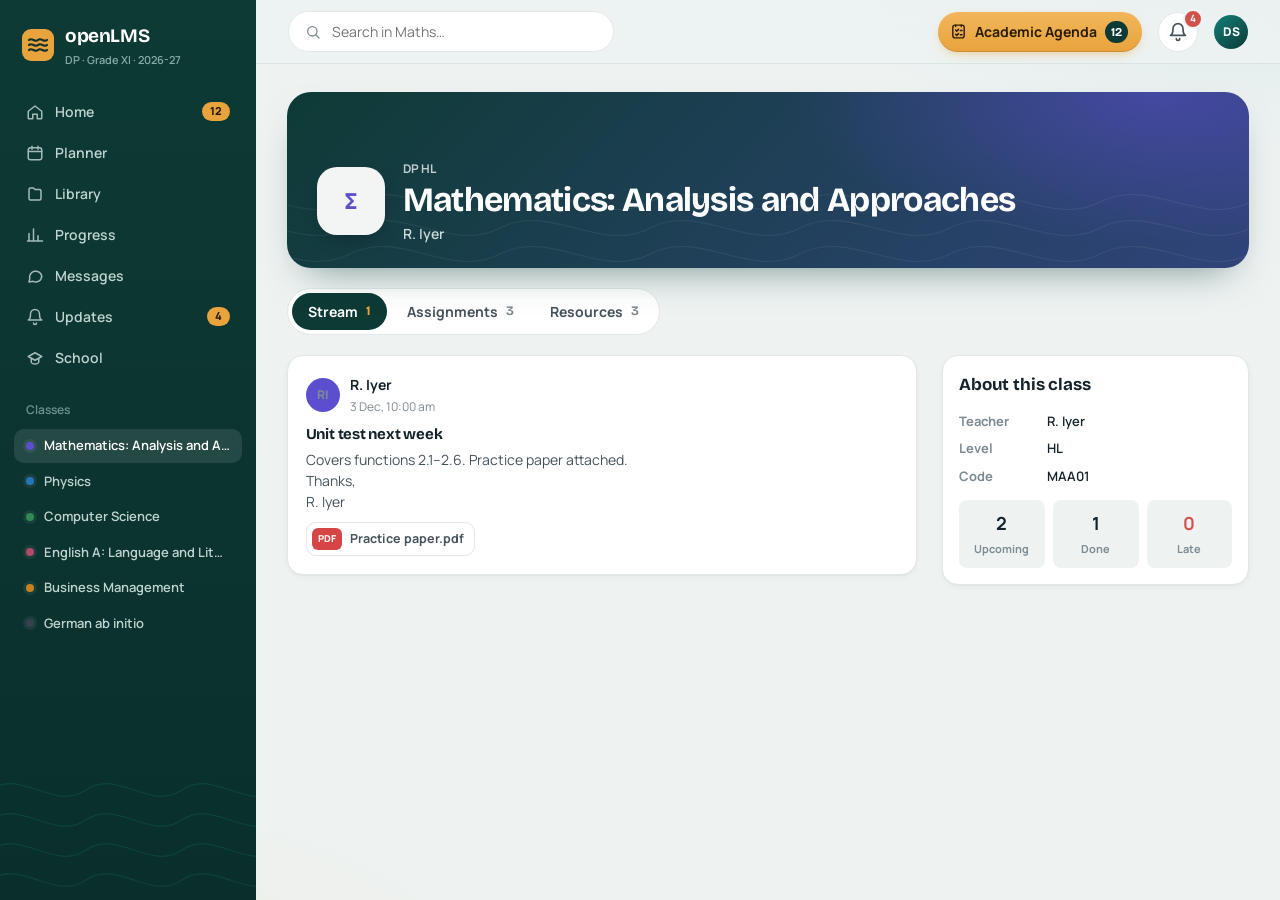
==== commit 0950fd76: "feat(web): tests, hand-ins, messages and updates in-app; instant reopen - test.html: EOL passcode, o" ====
--- a/web/class.html
+++ b/web/class.html
@@ -4,6 +4,9 @@
 <title>Class · openLMS</title>
 <link rel="icon" href="assets/favicon.svg" type="image/svg+xml">
 <link rel="stylesheet" href="assets/app.css">
+<link rel="preconnect" href="https://fonts.googleapis.com">
+<link rel="preconnect" href="https://fonts.gstatic.com" crossorigin>
+<link rel="stylesheet" href="https://fonts.googleapis.com/css2?family=Bricolage+Grotesque:opsz,wght@12..96,500;12..96,600;12..96,700;12..96,800&family=Manrope:wght@400;500;600;700;800&display=swap" media="print" onload="this.media='all'">
 <style>
   .content { padding: clamp(18px, 2.2vw, 40px) clamp(18px, 2.4vw, 44px) 40px; }
   .banner { position: relative; overflow: hidden; border-radius: 24px; padding: 28px 30px 24px; color: #fff; display: flex; align-items: flex-end; justify-content: space-between; gap: 20px; min-height: 176px;
@@ -61,10 +64,12 @@
 <div class="with-side">
   <section class="content" id="content"></section>
 </div>
-<script src="data.js"></script>
-<script>window.LMS || document.write('<script src="assets/data.example.js"><\/script>')</script>
+<script src="assets/cache.js"></script>
+<script>__lmsBoot()</script>
+<script>window.LMS || (window.__lmsLoad && window.__lmsLoad()) || document.write('<script src="assets/data.example.js"><\/script>')</script>
 <script src="assets/app.js"></script>
 <script>
+page(() => {
 const params = new URLSearchParams(location.search);
 const course = D.courses.find(c => subj(c.title).key === params.get('c')) || D.courses[0];
 const S = subj(course.title), K = S.key;
@@ -73,14 +78,21 @@
 
 const anns = D.announcements.filter(a => subj(a.subject).key === K);
 const work = assignments().filter(a => subj(a.subject).key === K);
-const files = D.resources.filter(r => subj(r.subject).key === K);
+let files = D.resources.filter(r => subj(r.subject).key === K);
+// Files load in the background on the server (see library.html).
+window.__lmsRefreshResources = async () => {
+  if (!await fetchResources()) return false;
+  files = D.resources.filter(x => subj(x.subject).key === K);
+  render();
+  return !D.resourcesStale && !D.resourcesPending;
+};
 let tab = params.get('tab') || 'stream', seg = 'upcoming', q = '';
 const count = st => work.filter(a => a.state === st).length;
 
 function stream() {
   return `<div class="grid"><div>${anns.map(a => `
     <article class="card post"><header><span class="avatar" style="background:${S.c1}">${initials(a.by)}</span><div><b>${esc(a.by)}</b><br><span>${fmtDate(a.at, { day: 'numeric', month: 'short', hour: 'numeric', minute: '2-digit' })}</span></div></header>
-    <h3>${esc(a.title)}</h3><p>${esc(a.message)}</p>${a.files ? `<span class="attach">${icon('file', 14)} ${a.files} attachment${a.files > 1 ? 's' : ''}</span>` : ''}</article>`).join('') || '<div class="card empty">No posts in this class yet</div>'}</div>
+    <h3>${esc(a.title)}</h3>${a.html ? `<div class="prose">${a.html}</div>` : `<p>${esc(a.message)}</p>`}${Array.isArray(a.files) ? fileChips(a.files) : a.files ? `<span class="attach">${icon('file', 14)} ${a.files} attachment${a.files > 1 ? 's' : ''}</span>` : ''}</article>`).join('') || '<div class="card empty">No posts in this class yet</div>'}</div>
     <div class="card info" style="padding:16px;align-self:start"><div class="section-title">About this class</div>
       <dl><dt>Teacher</dt><dd>${esc(course.teacher || '—')}</dd><dt>Level</dt><dd>${esc(course.level || '—')}</dd><dt>Code</dt><dd>${esc(course.code || '—')}</dd></dl>
       <div class="mini"><div><b>${count('upcoming')}</b><span>Upcoming</span></div><div><b>${count('done')}</b><span>Done</span></div><div><b style="color:var(--late)">${count('late')}</b><span>Late</span></div></div></div></div>`;
@@ -89,13 +101,13 @@
   const list = work.filter(a => a.state === seg).sort((a, b) => new Date(a.due || a.assigned) - new Date(b.due || b.assigned));
   if (seg !== 'upcoming') list.reverse();
   return `<div class="seg">${['upcoming', 'done', 'late'].map(s => `<button data-seg="${s}" class="${seg === s ? 'on' : ''}">${s[0].toUpperCase() + s.slice(1)} · ${count(s)}</button>`).join('')}</div>
-    <div class="card">${list.map(a => `<div class="task"><div><b>${esc(a.title)}</b><small>${esc(a.kind)} · ${a.state === 'done' ? 'Turned in ' + fmtDate(a.submitted || a.assigned) : a.due ? 'Due ' + fmtDate(a.due, { weekday: 'short', day: 'numeric', month: 'short' }) : 'Set ' + fmtDate(a.assigned)}${a.testId ? ' · Test ID ' + esc(a.testId) : ''}</small></div>${statusPill(a)}${actionFor(a)}</div>`).join('') || '<div class="empty">Nothing here</div>'}</div>`;
+    <div class="card">${list.map(a => `<div class="task"><div><b>${IN_APP && a.id ? `<a class="rowlink" href="${detailHref(a)}">${esc(a.title)}</a>` : esc(a.title)}</b><small>${esc(a.kind)} · ${a.state === 'done' ? 'Turned in ' + fmtDate(a.submitted || a.assigned) : a.due ? 'Due ' + fmtDate(a.due, { weekday: 'short', day: 'numeric', month: 'short' }) : 'Set ' + fmtDate(a.assigned)}${a.testId ? ' · Test ID ' + esc(a.testId) : ''}</small></div>${statusPill(a)}${actionFor(a)}</div>`).join('') || '<div class="empty">Nothing here</div>'}</div>`;
 }
 function resources() {
   const folders = {};
   files.filter(f => !q || `${f.title} ${f.folder}`.toLowerCase().includes(q)).forEach(f => (folders[f.folder || 'General'] ||= []).push(f));
   return Object.entries(folders).map(([f, list]) => `<div class="folder"><h3>${icon('files', 16)} ${esc(f)} <span class="pill grey">${list.length}</span></h3><div class="files">${list.map(x => {
-    const k = fileKind(x.name), href = x.path ? encodeURI(x.path) : lmsUrl(course.id ? `/courses/${course.id}/resources` : '/resources');
+    const k = fileKind(x.name), href = x.path ? encodeURI(x.path) : resourceLinkFor(course.title);
     return `<a class="card file" href="${esc(href)}" target="_blank" rel="noopener"><span class="ftype" style="background:${k.color}">${k.label}</span><div><b>${esc(x.title)}</b><span class="muted" style="font-size:12px">${x.path ? esc(x.teacher || '') : 'Open on Indus LMS ↗'}</span></div></a>`;
   }).join('')}</div></div>`).join('') || '<div class="card empty">No shared files</div>';
 }
@@ -104,7 +116,7 @@
     <div class="banner" style="--subj:${S.c1}">
       <div class="who"><span class="badge"><svg width="40" height="40" viewBox="0 0 40 40">${glyphSvg(S.glyph, S.c1, 20, 20, 22)}</svg></span>
         <div><span class="level">${esc(D.programCode)}${course.level ? ' ' + esc(course.level) : ''}</span><h1>${esc(course.title)}</h1><p>${esc(course.teacher || '')}</p></div></div>
-      ${course.id ? extLink(lmsUrl(`/assignments?courseId=${course.id}${course.classId ? '&classId=' + course.classId : ''}`), 'Open on Indus LMS') : ''}</div>
+      ${course.id && !IN_APP ? extLink(lmsUrl(`/assignments?courseId=${course.id}${course.classId ? '&classId=' + course.classId : ''}`), 'Open on Indus LMS') : ''}</div>
     <div class="ctabs">${[['stream', 'Stream', anns.length], ['work', 'Assignments', work.length], ['files', 'Resources', files.length]].map(([k, l, n]) => `<button data-t="${k}" class="${tab === k ? 'on' : ''}">${l}<span class="n">${n}</span></button>`).join('')}</div>
     ${tab === 'stream' ? stream() : tab === 'work' ? work_() : resources()}`;
 }
@@ -115,5 +127,6 @@
   if (s) { seg = s.dataset.seg; render(); }
 };
 document.getElementById('q').oninput = e => { q = e.target.value.toLowerCase(); if (tab !== 'files') tab = 'files'; render(); };
+});
 </script>
 </body></html>
--- a/web/assets/app.css
+++ b/web/assets/app.css
@@ -1,5 +1,5 @@
 /* SPDX-License-Identifier: GPL-3.0-or-later */
-@import url('https://fonts.googleapis.com/css2?family=Bricolage+Grotesque:opsz,wght@12..96,500;12..96,600;12..96,700;12..96,800&family=Manrope:wght@400;500;600;700;800&display=swap');
+/* Manrope loads via <link> in each page head (faster than @import). */
 
 :root {
   /* Indus river palette */
@@ -167,6 +167,54 @@
 .agenda-note { margin: 0; font-size: 12px; color: var(--muted); font-weight: 600; }
 .inbox footer { display: flex; gap: 8px; padding: 14px 22px; border-top: 1px solid var(--line); flex-wrap: wrap; background: #F8FBFA; }
 
+/* In-app pieces: banner, toasts, dialogs, files, forms, skeletons */
+.resbar { position: sticky; top: 0; z-index: 50; display: flex; align-items: center; justify-content: center; gap: 8px; padding: 6px 12px; font-size: 12px; font-weight: 700; background: var(--accent-soft); color: #9A6514; border-bottom: 1px solid var(--line); }
+.resbar button { font: inherit; text-decoration: underline; background: none; border: 0; color: inherit; cursor: pointer; }
+.toasts { position: fixed; left: 50%; bottom: 20px; transform: translateX(-50%); z-index: 60; display: flex; flex-direction: column; gap: 8px; align-items: center; pointer-events: none; width: min(560px, calc(100% - 24px)); }
+.toast { pointer-events: auto; display: flex; align-items: center; gap: 12px; padding: 10px 14px 10px 16px; border-radius: 14px; background: var(--river); color: #fff; font-weight: 600; font-size: 13px; box-shadow: 0 12px 32px -8px rgba(10,47,43,.45); animation: toast-in .2s ease-out; }
+.toast.err { background: var(--late-ink); }
+.toast button { border: 0; border-radius: 999px; padding: 5px 12px; font-weight: 800; background: var(--accent); color: #2A1C05; }
+@keyframes toast-in { from { transform: translateY(8px); opacity: 0; } }
+.dlg { border: 0; border-radius: 20px; padding: 0; width: min(460px, calc(100% - 24px)); box-shadow: 0 24px 64px -12px rgba(10,47,43,.45); }
+.dlg::backdrop { background: rgba(10,47,43,.4); backdrop-filter: blur(2px); }
+.dlg form { padding: 22px; }
+.dlg h2 { font-size: 20px; margin-bottom: 8px; }
+.dlg-body { color: var(--ink-2); font-size: 14px; }
+.dlg-body p { margin: 0 0 8px; }
+.dlg-actions { display: flex; justify-content: flex-end; gap: 8px; margin-top: 18px; }
+.btn.danger { background: var(--late); }
+.btn.danger:hover { background: var(--late-ink); }
+.btn:disabled { opacity: .55; cursor: not-allowed; transform: none; }
+.filechips { display: flex; flex-wrap: wrap; gap: 8px; margin-top: 10px; }
+.filechip { display: inline-flex; align-items: center; gap: 8px; max-width: 100%; padding: 5px 10px 5px 5px; border: 1px solid var(--line); border-radius: 10px; background: var(--surface); font-size: 12.5px; font-weight: 700; color: var(--ink-2); }
+.filechip span:last-child { overflow: hidden; text-overflow: ellipsis; white-space: nowrap; }
+a.filechip:hover { border-color: var(--brand); color: var(--brand-ink); }
+.ftype-sm { flex: none; min-width: 30px; height: 22px; border-radius: 6px; color: #fff; font-size: 9.5px; font-weight: 800; display: grid; place-items: center; padding: 0 4px; }
+.skel { display: grid; gap: 10px; padding: 6px 0; }
+.skel span { height: 12px; border-radius: 6px; background: linear-gradient(90deg, var(--canvas), #F7FAF9, var(--canvas)); background-size: 200% 100%; animation: shimmer 1.2s linear infinite; }
+@keyframes shimmer { to { background-position: -200% 0; } }
+.prose { color: var(--ink-2); overflow-wrap: anywhere; }
+.prose p { margin: 0 0 8px; }
+.prose p:last-child { margin-bottom: 0; }
+.prose a { color: var(--brand-ink); text-decoration: underline; text-underline-offset: 2px; }
+.prose img { max-width: 100%; height: auto; border-radius: 8px; }
+.prose table { border-collapse: collapse; max-width: 100%; display: block; overflow-x: auto; }
+.prose td, .prose th { border: 1px solid var(--line); padding: 4px 8px; }
+.prose ul, .prose ol { padding-left: 20px; margin: 0 0 8px; }
+a.rowlink:hover { text-decoration: underline; text-underline-offset: 3px; }
+.field { display: grid; gap: 6px; margin-top: 12px; }
+.field > span { font-size: 12px; font-weight: 800; color: var(--ink-2); }
+.input, .field textarea, .field input[type=text], .field input[type=password], .field input[type=datetime-local], .field input[type=search] { font: inherit; width: 100%; border: 1px solid var(--line-2); border-radius: 12px; padding: 10px 12px; background: var(--surface); color: var(--ink); }
+.field textarea { min-height: 96px; resize: vertical; }
+.input:focus, .field textarea:focus, .field input:focus { outline: none; border-color: var(--brand); box-shadow: 0 0 0 4px rgba(18,128,122,.12); }
+.drop { display: grid; place-items: center; gap: 4px; padding: 18px; border: 1.5px dashed var(--line-2); border-radius: 14px; text-align: center; color: var(--muted); font-weight: 600; font-size: 13px; cursor: pointer; background: #FAFCFB; }
+.drop:hover, .drop.over { border-color: var(--brand); color: var(--brand-ink); background: var(--brand-soft); }
+.drop input { display: none; }
+.hint { font-size: 12px; color: var(--muted); font-weight: 600; }
+.err-text { color: var(--late-ink); font-size: 13px; font-weight: 700; }
+.empty-state { padding: 36px 20px; text-align: center; color: var(--muted); font-weight: 600; }
+.empty-state b { display: block; font-family: var(--display); font-size: 17px; color: var(--ink); margin-bottom: 4px; }
+
 @media (prefers-reduced-motion: reduce) {
   *, *::before, *::after { animation-duration: .01ms !important; transition-duration: .01ms !important; }
 }
